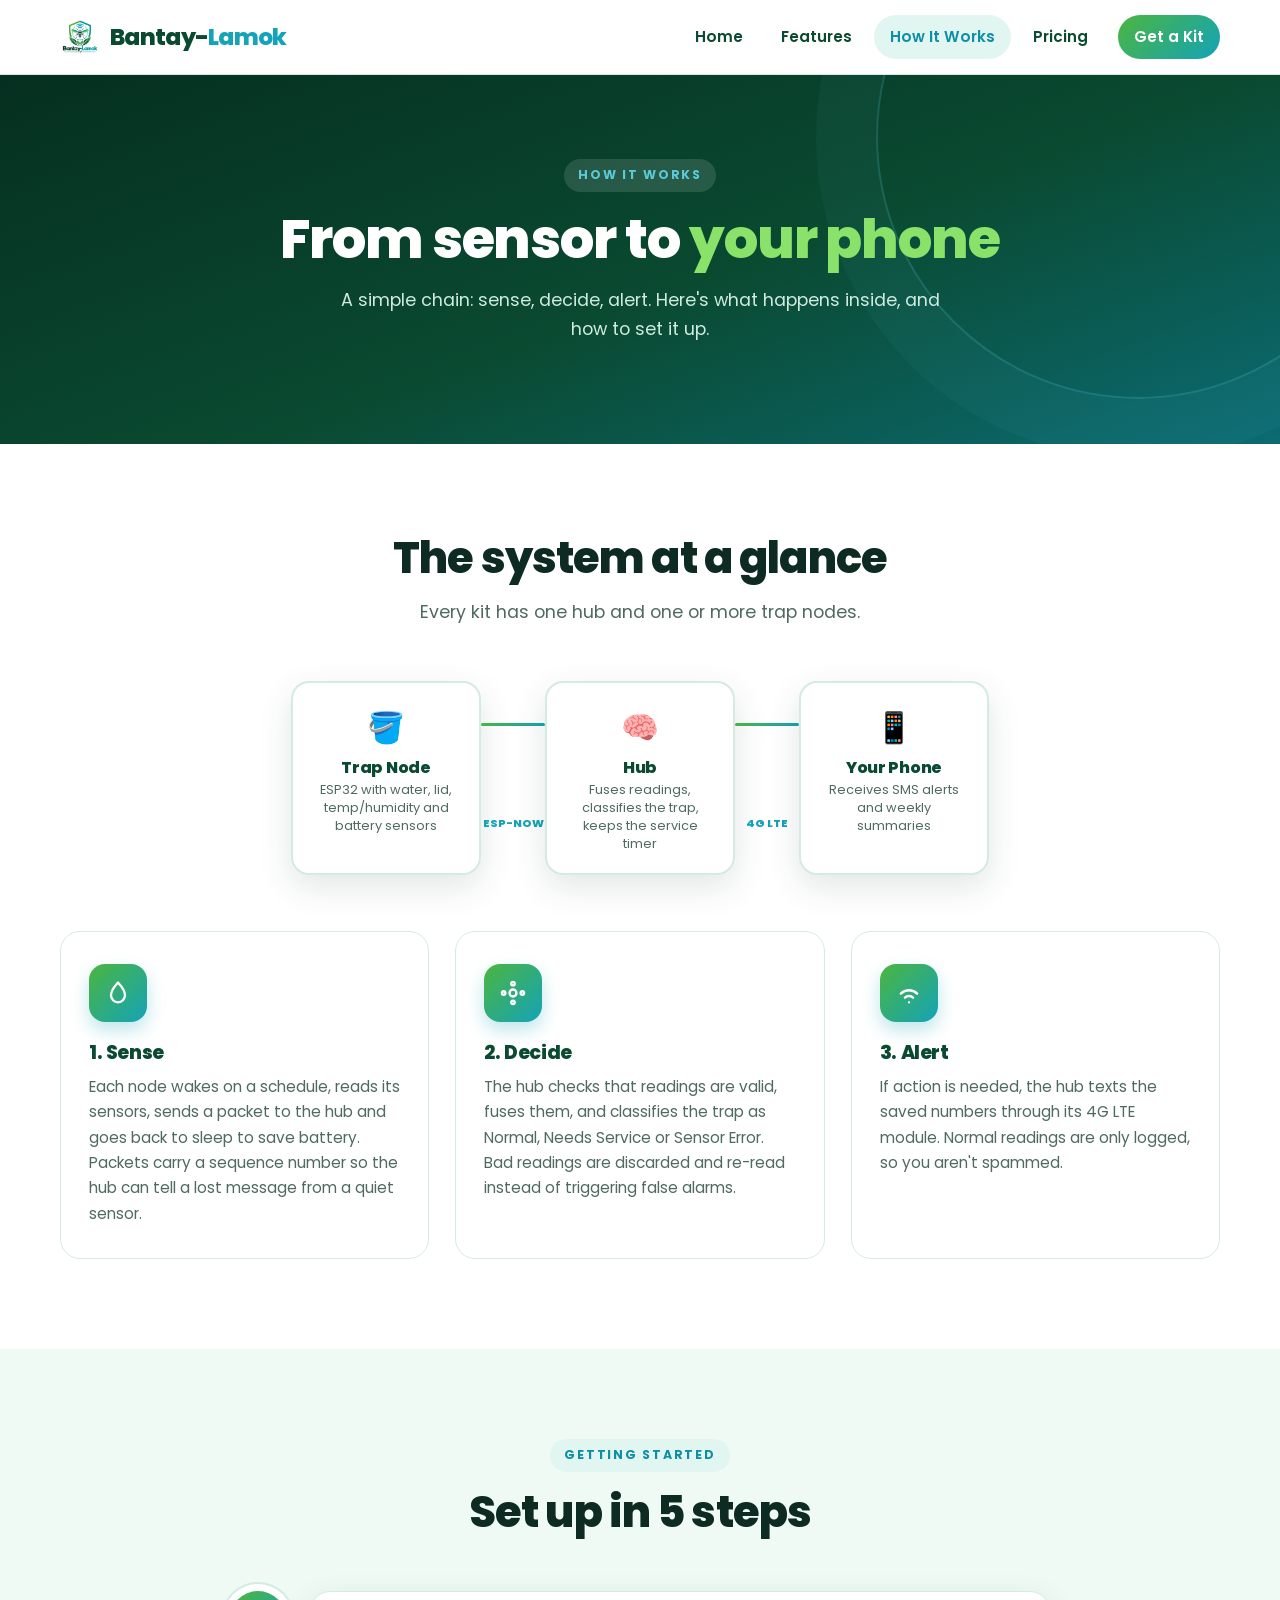
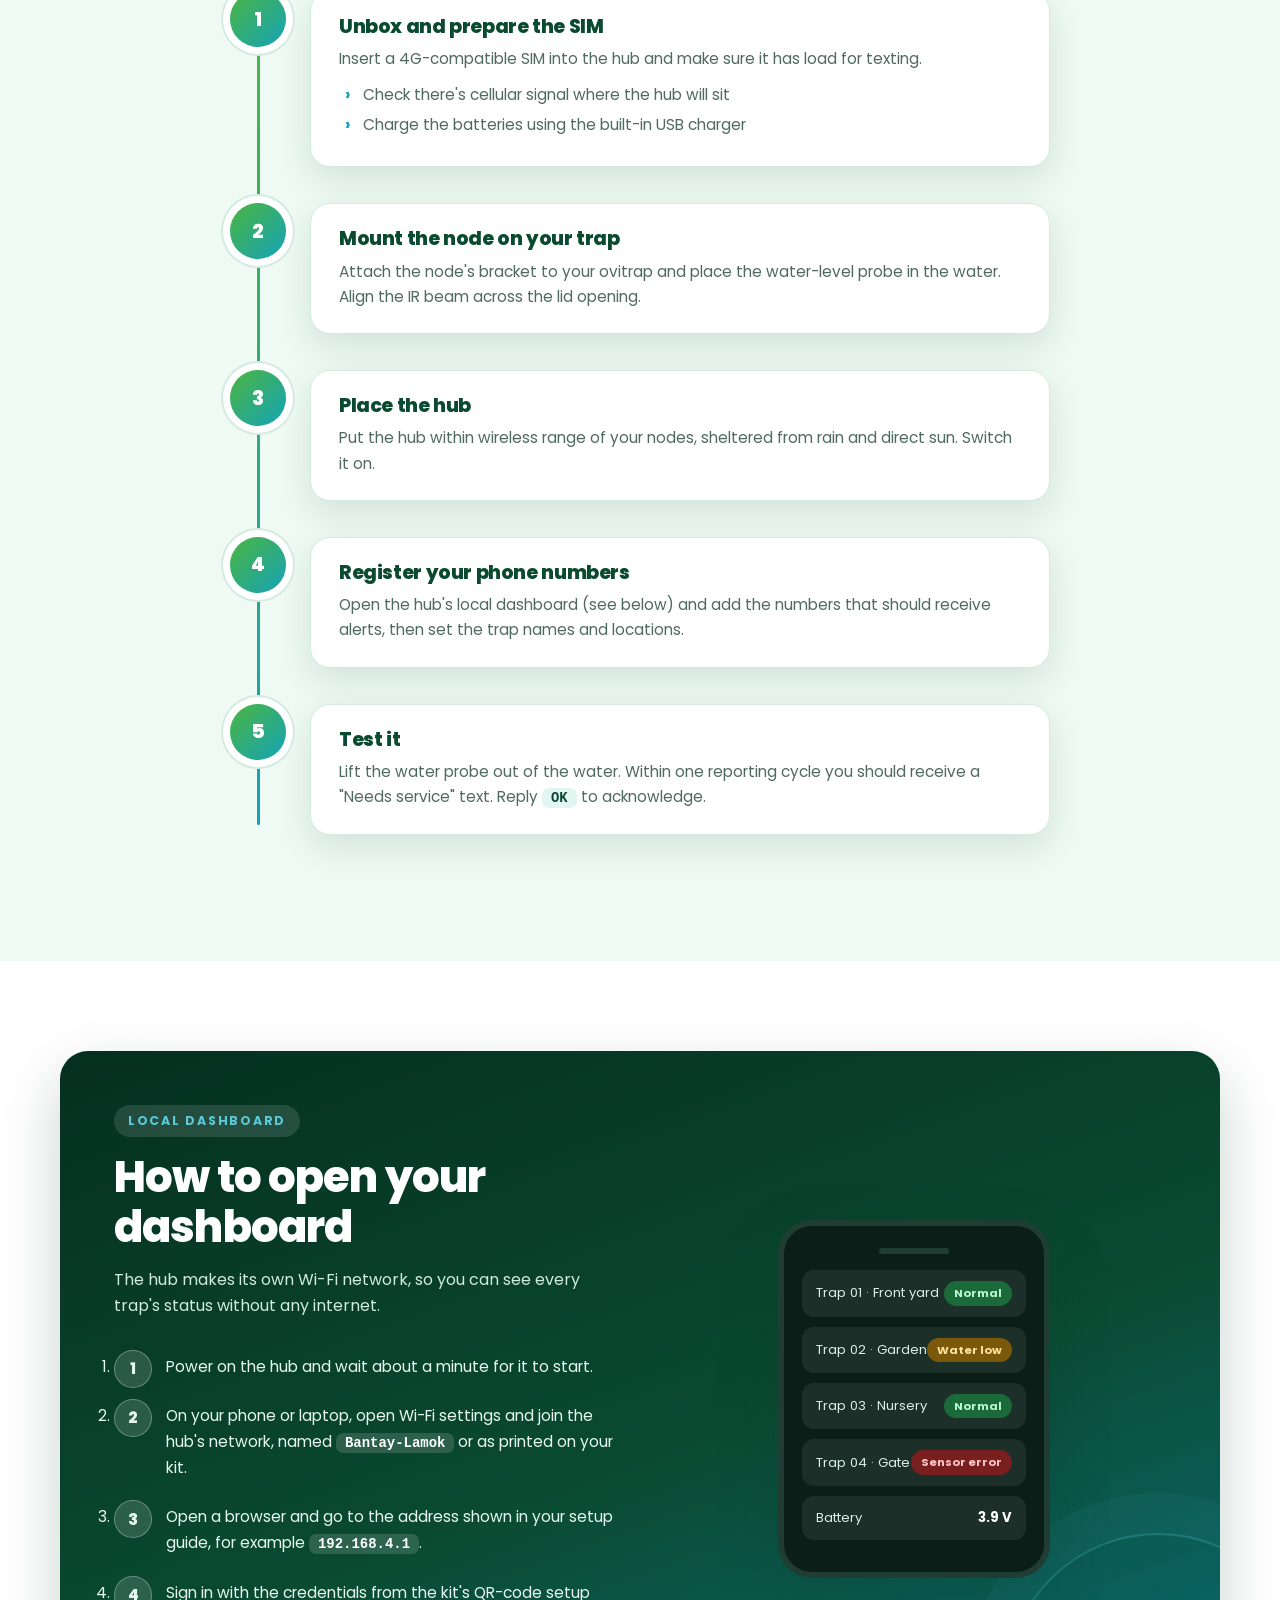
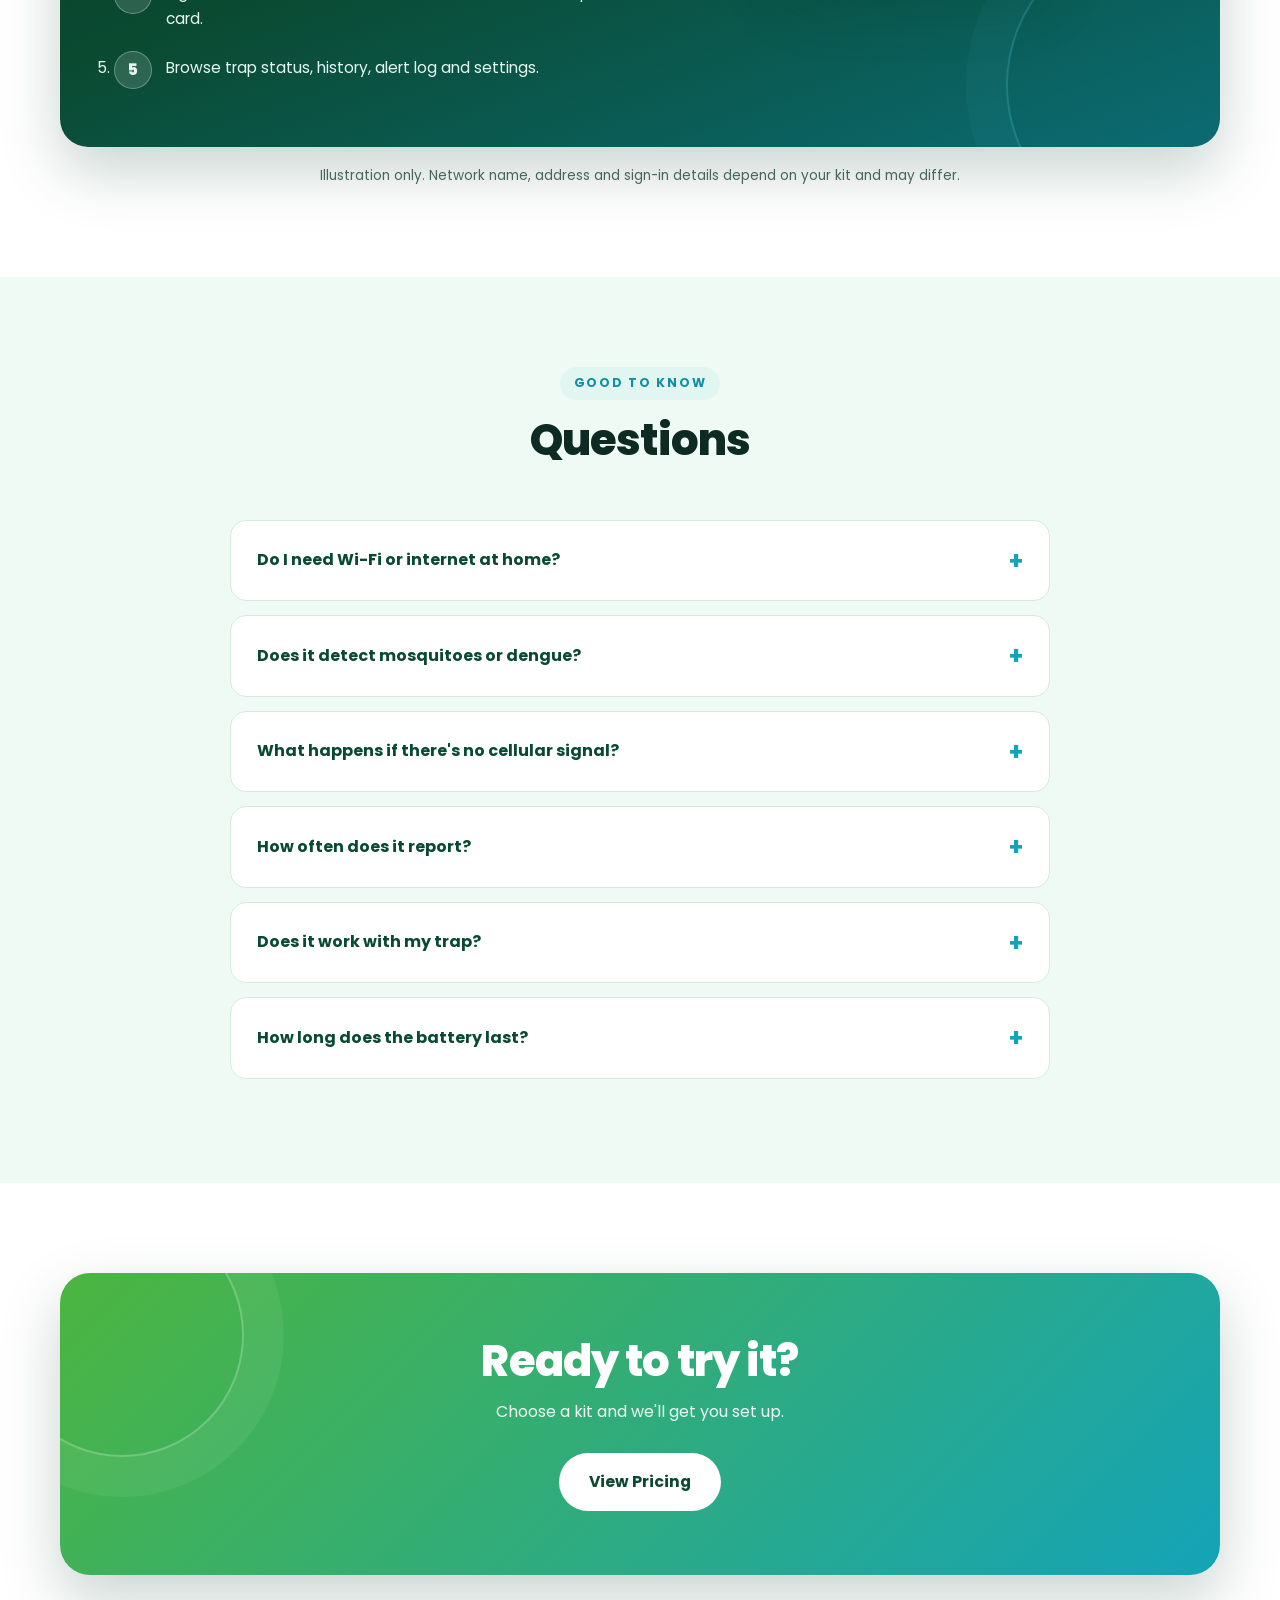
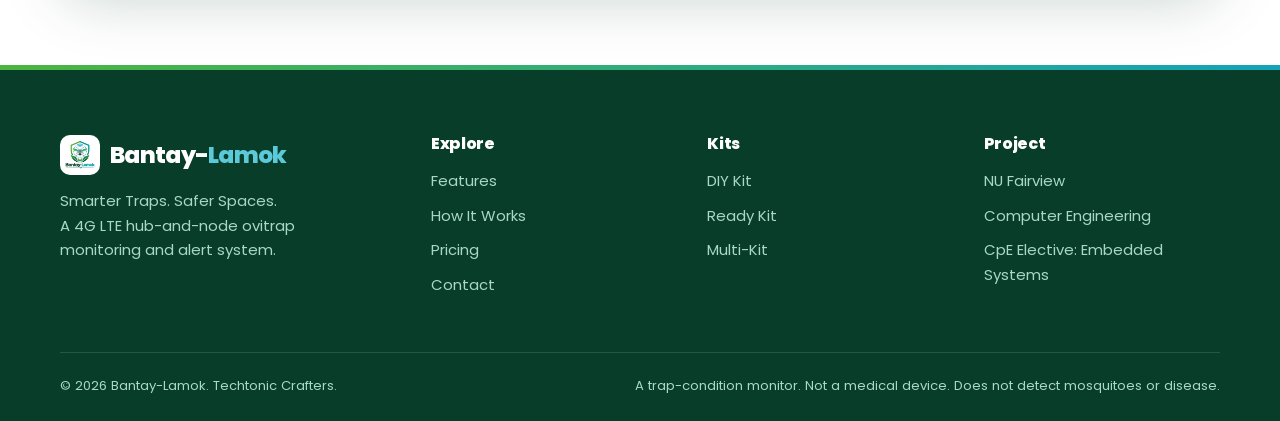
==== how-it-works.html @ 678645da "Add files via upload" ====
<!DOCTYPE html>
<html lang="en">
<head>
<meta charset="UTF-8">
<meta name="viewport" content="width=device-width, initial-scale=1">
<title>How It Works | Bantay-Lamok</title>
<meta name="description" content="How Bantay-Lamok senses, decides and alerts, plus a step-by-step setup and dashboard access guide.">
<link rel="icon" href="logo.png">
<link rel="preconnect" href="https://fonts.googleapis.com">
<link rel="preconnect" href="https://fonts.gstatic.com" crossorigin>
<link href="https://fonts.googleapis.com/css2?family=Poppins:wght@400;500;600;700;800&display=swap" rel="stylesheet">
<link rel="stylesheet" href="styles.css?v=2">
</head>
<body>

<header class="nav">
  <div class="container nav-inner">
    <a href="index.html" class="brand"><img src="logo.png" alt="" width="40" height="40" style="width:40px;height:40px;object-fit:contain"><span>Bantay-<b>Lamok</b></span></a>
    <button class="burger" aria-label="Menu"><span></span><span></span><span></span></button>
    <nav class="nav-links">
      <a href="index.html">Home</a>
      <a href="features.html">Features</a>
      <a href="how-it-works.html" class="active">How It Works</a>
      <a href="pricing.html">Pricing</a>
      <a href="contact.html" class="nav-cta">Get a Kit</a>
    </nav>
  </div>
</header>

<section class="page-hero">
  <div class="container">
    <span class="eyebrow">How It Works</span>
    <h1>From sensor to <span style="color:#8be26a">your phone</span></h1>
    <p>A simple chain: sense, decide, alert. Here's what happens inside, and how to set it up.</p>
  </div>
</section>

<section>
  <div class="container">
    <div class="section-head center reveal">
      <h2>The system at a glance</h2>
      <p class="lead">Every kit has one hub and one or more trap nodes.</p>
    </div>
    <div class="flow reveal">
      <div class="flow-node"><div class="emoji">🪣</div><h4>Trap Node</h4><small>ESP32 with water, lid, temp/humidity and battery sensors</small></div>
      <div class="flow-arrow">ESP-NOW</div>
      <div class="flow-node"><div class="emoji">🧠</div><h4>Hub</h4><small>Fuses readings, classifies the trap, keeps the service timer</small></div>
      <div class="flow-arrow">4G LTE</div>
      <div class="flow-node"><div class="emoji">📱</div><h4>Your Phone</h4><small>Receives SMS alerts and weekly summaries</small></div>
    </div>
    <div class="grid g3" style="margin-top:56px">
      <div class="card reveal"><div class="icon"><svg viewBox="0 0 24 24"><path d="M12 3s6 6.5 6 11a6 6 0 0 1-12 0c0-4.5 6-11 6-11z"/></svg></div><h3>1. Sense</h3><p>Each node wakes on a schedule, reads its sensors, sends a packet to the hub and goes back to sleep to save battery. Packets carry a sequence number so the hub can tell a lost message from a quiet sensor.</p></div>
      <div class="card reveal"><div class="icon"><svg viewBox="0 0 24 24"><circle cx="12" cy="12" r="3"/><circle cx="4" cy="12" r="1.5"/><circle cx="20" cy="12" r="1.5"/><circle cx="12" cy="4" r="1.5"/><circle cx="12" cy="20" r="1.5"/></svg></div><h3>2. Decide</h3><p>The hub checks that readings are valid, fuses them, and classifies the trap as Normal, Needs Service or Sensor Error. Bad readings are discarded and re-read instead of triggering false alarms.</p></div>
      <div class="card reveal"><div class="icon"><svg viewBox="0 0 24 24"><path d="M5 12.5a10 10 0 0 1 14 0M8.5 16a5 5 0 0 1 7 0M12 20h.01"/></svg></div><h3>3. Alert</h3><p>If action is needed, the hub texts the saved numbers through its 4G LTE module. Normal readings are only logged, so you aren't spammed.</p></div>
    </div>
  </div>
</section>

<section class="bg-mint">
  <div class="container">
    <div class="section-head center reveal">
      <span class="eyebrow">Getting Started</span>
      <h2>Set up in 5 steps</h2>
    </div>
    <div class="timeline">
      <div class="t-item reveal"><div class="t-num">1</div><div class="t-body"><h3>Unbox and prepare the SIM</h3><p>Insert a 4G-compatible SIM into the hub and make sure it has load for texting.</p><ul><li>Check there's cellular signal where the hub will sit</li><li>Charge the batteries using the built-in USB charger</li></ul></div></div>
      <div class="t-item reveal"><div class="t-num">2</div><div class="t-body"><h3>Mount the node on your trap</h3><p>Attach the node's bracket to your ovitrap and place the water-level probe in the water. Align the IR beam across the lid opening.</p></div></div>
      <div class="t-item reveal"><div class="t-num">3</div><div class="t-body"><h3>Place the hub</h3><p>Put the hub within wireless range of your nodes, sheltered from rain and direct sun. Switch it on.</p></div></div>
      <div class="t-item reveal"><div class="t-num">4</div><div class="t-body"><h3>Register your phone numbers</h3><p>Open the hub's local dashboard (see below) and add the numbers that should receive alerts, then set the trap names and locations.</p></div></div>
      <div class="t-item reveal"><div class="t-num">5</div><div class="t-body"><h3>Test it</h3><p>Lift the water probe out of the water. Within one reporting cycle you should receive a "Needs service" text. Reply <code>OK</code> to acknowledge.</p></div></div>
    </div>
  </div>
</section>

<section>
  <div class="container">
    <div class="access reveal">
      <div style="position:relative;z-index:2">
        <span class="eyebrow" style="background:rgba(255,255,255,.12);color:#5cc9d9">Local Dashboard</span>
        <h2>How to open your dashboard</h2>
        <p>The hub makes its own Wi-Fi network, so you can see every trap's status without any internet.</p>
        <ol>
          <li>Power on the hub and wait about a minute for it to start.</li>
          <li>On your phone or laptop, open Wi-Fi settings and join the hub's network, named <code>Bantay-Lamok</code> or as printed on your kit.</li>
          <li>Open a browser and go to the address shown in your setup guide, for example <code>192.168.4.1</code>.</li>
          <li>Sign in with the credentials from the kit's QR-code setup card.</li>
          <li>Browse trap status, history, alert log and settings.</li>
        </ol>
      </div>
      <div class="phone">
        <div class="bar"></div>
        <div class="row"><span>Trap 01 · Front yard</span><span class="pill ok">Normal</span></div>
        <div class="row"><span>Trap 02 · Garden</span><span class="pill warn">Water low</span></div>
        <div class="row"><span>Trap 03 · Nursery</span><span class="pill ok">Normal</span></div>
        <div class="row"><span>Trap 04 · Gate</span><span class="pill err">Sensor error</span></div>
        <div class="row"><span>Battery</span><strong>3.9 V</strong></div>
      </div>
    </div>
    <p class="center" style="margin-top:18px;font-size:.85rem;color:var(--muted)">Illustration only. Network name, address and sign-in details depend on your kit and may differ.</p>
  </div>
</section>

<section class="bg-mint">
  <div class="container">
    <div class="section-head center reveal">
      <span class="eyebrow">Good to Know</span>
      <h2>Questions</h2>
    </div>
    <div class="faq">
      <details><summary>Do I need Wi-Fi or internet at home?</summary><p>No. Alerts go out by SMS over 4G LTE. The dashboard runs on the hub's own Wi-Fi and doesn't need internet either. You only need a SIM card with load.</p></details>
      <details><summary>Does it detect mosquitoes or dengue?</summary><p>No. Bantay-Lamok monitors the condition of the trap (water, disturbance, environment and battery) and reminds you when it needs attention. It isn't a medical device and makes no disease claims.</p></details>
      <details><summary>What happens if there's no cellular signal?</summary><p>SMS delivery depends on network coverage at the hub's location. Check signal before installing, and place the hub where reception is good.</p></details>
      <details><summary>How often does it report?</summary><p>Nodes report on a schedule, for example every few minutes in the prototype. The hub texts you only when action is needed, plus a weekly summary.</p></details>
      <details><summary>Does it work with my trap?</summary><p>It's designed for the DOST OL Trap, DIY bucket traps and plant-pot traps. Mounting brackets are provided in the Ready Kit.</p></details>
      <details><summary>How long does the battery last?</summary><p>Battery life is being measured in testing. Nodes use a wake-sense-send-sleep cycle to extend it, and the hub warns you when a node's battery is low.</p></details>
    </div>
  </div>
</section>

<section>
  <div class="container">
    <div class="cta reveal">
      <h2>Ready to try it?</h2>
      <p>Choose a kit and we'll get you set up.</p>
      <a href="pricing.html" class="btn">View Pricing</a>
    </div>
  </div>
</section>

<footer>
  <div class="container">
    <div class="foot-grid">
      <div>
        <a href="index.html" class="brand"><img src="logo.png" alt="" style="width:40px;height:40px;object-fit:contain;background:#fff;border-radius:10px;padding:3px"><span>Bantay-<b>Lamok</b></span></a>
        <p style="font-size:.93rem;max-width:300px">Smarter Traps. Safer Spaces.<br>A 4G LTE hub-and-node ovitrap monitoring and alert system.</p>
      </div>
      <div><h4>Explore</h4><ul><li><a href="features.html">Features</a></li><li><a href="how-it-works.html">How It Works</a></li><li><a href="pricing.html">Pricing</a></li><li><a href="contact.html">Contact</a></li></ul></div>
      <div><h4>Kits</h4><ul><li><a href="pricing.html">DIY Kit</a></li><li><a href="pricing.html">Ready Kit</a></li><li><a href="pricing.html">Multi-Kit</a></li></ul></div>
      <div><h4>Project</h4><ul><li>NU Fairview</li><li>Computer Engineering</li><li>CpE Elective: Embedded Systems</li></ul></div>
    </div>
    <div class="foot-bottom">
      <span>&copy; 2026 Bantay-Lamok. Techtonic Crafters.</span>
      <span>A trap-condition monitor. Not a medical device. Does not detect mosquitoes or disease.</span>
    </div>
  </div>
</footer>
<script src="script.js"></script>
</body>
</html>
---- styles.css ----
/* ===== Bantay-Lamok — Smarter Traps. Safer Spaces. ===== */
:root{
  --green-900:#073d29;
  --green-800:#0a4a31;
  --green-600:#3da53a;
  --green-400:#6cc04a;
  --teal-600:#0e8fa5;
  --teal-500:#14a3b8;
  --teal-300:#5cc9d9;
  --mint:#eefaf3;
  --mint-2:#e2f6f1;
  --ink:#0d2b22;
  --muted:#4f6a60;
  --line:#d5ebe2;
  --white:#fff;
  --grad:linear-gradient(135deg,#4cb53f 0%,#14a3b8 100%);
  --grad-dark:linear-gradient(160deg,#052f20 0%,#0a4a31 55%,#0b6b73 100%);
  --radius:20px;
  --shadow:0 12px 34px rgba(7,61,41,.12);
  --shadow-lg:0 24px 60px rgba(7,61,41,.22);
}
*{box-sizing:border-box;margin:0;padding:0}
html{scroll-behavior:smooth}
body{font-family:'Poppins',system-ui,-apple-system,'Segoe UI',sans-serif;color:var(--ink);background:#fff;line-height:1.65;-webkit-font-smoothing:antialiased}
img,svg{max-width:100%;display:block}
a{color:inherit;text-decoration:none}
ul{list-style:none}
.container{width:min(1160px,92%);margin-inline:auto}
section{padding:90px 0}
h1,h2,h3,h4{line-height:1.15;font-weight:800;letter-spacing:-.02em}
h1{font-size:clamp(2.4rem,5.6vw,4.2rem)}
h2{font-size:clamp(1.8rem,3.6vw,2.7rem)}
h3{font-size:1.2rem}
.grad-text{background:var(--grad);-webkit-background-clip:text;background-clip:text;color:transparent}
.eyebrow{display:inline-block;font-size:.78rem;font-weight:700;letter-spacing:.14em;text-transform:uppercase;color:var(--teal-600);background:var(--mint-2);padding:6px 14px;border-radius:99px;margin-bottom:16px}
.lead{font-size:1.1rem;color:var(--muted);max-width:640px}
.center{text-align:center}
.center .lead{margin-inline:auto}
.section-head{margin-bottom:54px}
.section-head h2{margin-bottom:14px}

/* ===== Buttons ===== */
.btn{display:inline-flex;align-items:center;gap:8px;font:inherit;font-weight:700;font-size:.98rem;padding:14px 28px;border-radius:99px;border:2px solid transparent;cursor:pointer;transition:.25s}
.btn-primary{background:var(--grad);color:#fff;box-shadow:0 10px 24px rgba(20,163,184,.35)}
.btn-primary:hover{transform:translateY(-3px);box-shadow:0 16px 30px rgba(20,163,184,.45)}
.btn-ghost{border-color:rgba(255,255,255,.5);color:#fff}
.btn-ghost:hover{background:#fff;color:var(--green-800)}
.btn-outline{border-color:var(--green-600);color:var(--green-800)}
.btn-outline:hover{background:var(--green-600);color:#fff}
.btn-block{width:100%;justify-content:center}

/* ===== Navbar ===== */
.nav{position:sticky;top:0;z-index:50;background:rgba(255,255,255,.92);backdrop-filter:blur(14px);border-bottom:1px solid var(--line)}
.nav-inner{display:flex;align-items:center;justify-content:space-between;height:74px}
.brand{display:flex;align-items:center;gap:10px;font-weight:800;font-size:1.45rem;letter-spacing:-.03em;color:var(--green-800)}
.brand b{color:var(--teal-500);font-weight:800}
.brand svg{width:34px;height:38px}
.nav-links{display:flex;align-items:center;gap:6px}
.nav-links a{font-weight:600;font-size:.95rem;padding:9px 16px;border-radius:99px;color:var(--green-800);transition:.2s}
.nav-links a:hover{background:var(--mint-2)}
.nav-links a.active{background:var(--mint-2);color:var(--teal-600)}
.nav-links a.nav-cta{background:var(--grad);color:#fff;margin-left:8px}
.nav-links a.nav-cta:hover{filter:brightness(1.07)}
.burger{display:none;background:none;border:0;cursor:pointer;width:42px;height:42px}
.burger span{display:block;height:3px;width:24px;background:var(--green-800);margin:5px auto;border-radius:3px;transition:.25s}

/* ===== Hero ===== */
.hero{background:var(--grad-dark);color:#fff;position:relative;overflow:hidden;padding:100px 0 120px}
.hero::before,.hero::after{content:"";position:absolute;border-radius:50%;border:2px solid rgba(92,201,217,.22)}
.hero::before{width:640px;height:640px;right:-160px;top:-120px;box-shadow:0 0 0 70px rgba(92,201,217,.05),0 0 0 140px rgba(92,201,217,.04)}
.hero::after{width:300px;height:300px;left:-90px;bottom:-110px;border-color:rgba(108,192,74,.3)}
.hero-grid{display:grid;grid-template-columns:1.15fr .85fr;gap:50px;align-items:center;position:relative;z-index:2}
.hero .eyebrow{background:rgba(255,255,255,.12);color:var(--teal-300)}
.hero h1{margin-bottom:20px}
.hero p{font-size:1.15rem;color:#cfeadf;max-width:540px;margin-bottom:34px}
.hero-actions{display:flex;flex-wrap:wrap;gap:14px}
.hero-badges{display:flex;flex-wrap:wrap;gap:10px 22px;margin-top:38px;font-size:.88rem;color:#a9d8c6}
.hero-badges span::before{content:"✓";color:var(--green-400);font-weight:800;margin-right:7px}
.hero-visual{position:relative;display:grid;place-items:center}
.logo-card{background:#fff;border-radius:34px;padding:26px;box-shadow:var(--shadow-lg);width:min(380px,100%);aspect-ratio:1;display:grid;place-items:center;animation:float 6s ease-in-out infinite}
.logo-card img{width:100%;height:100%;object-fit:contain}
.logo-fallback{display:none;text-align:center}
.logo-fallback svg{width:120px;margin:0 auto 12px}
.logo-fallback strong{font-size:2rem;color:var(--green-800)}
.logo-fallback strong b{color:var(--teal-500)}
.pulse{position:absolute;inset:auto;width:100%;max-width:440px;aspect-ratio:1;border-radius:50%;border:2px solid var(--teal-300);opacity:0;animation:ping 3.6s infinite}
.pulse:nth-child(2){animation-delay:1.2s}
.pulse:nth-child(3){animation-delay:2.4s}
@keyframes ping{0%{transform:scale(.7);opacity:.7}100%{transform:scale(1.25);opacity:0}}
@keyframes float{50%{transform:translateY(-14px)}}
.wave{position:absolute;bottom:-1px;left:0;width:100%;height:70px;z-index:3}

/* ===== Page header (inner pages) ===== */
.page-hero{background:var(--grad-dark);color:#fff;padding:84px 0 100px;position:relative;overflow:hidden;text-align:center}
.page-hero::before{content:"";position:absolute;width:520px;height:520px;border-radius:50%;border:2px solid rgba(92,201,217,.22);right:-120px;top:-200px;box-shadow:0 0 0 60px rgba(92,201,217,.05)}
.page-hero .eyebrow{background:rgba(255,255,255,.12);color:var(--teal-300)}
.page-hero h1{font-size:clamp(2.2rem,4.6vw,3.4rem);margin-bottom:16px;position:relative}
.page-hero p{color:#cfeadf;max-width:620px;margin-inline:auto;font-size:1.1rem;position:relative}

/* ===== Stats strip ===== */
.strip{margin-top:-44px;position:relative;z-index:5;padding:0}
.strip-grid{background:#fff;border-radius:var(--radius);box-shadow:var(--shadow-lg);display:grid;grid-template-columns:repeat(4,1fr);padding:30px 14px}
.stat{text-align:center;padding:6px 14px;border-right:1px solid var(--line)}
.stat:last-child{border:0}
.stat strong{display:block;font-size:2rem;font-weight:800;background:var(--grad);-webkit-background-clip:text;background-clip:text;color:transparent}
.stat span{font-size:.88rem;color:var(--muted)}

/* ===== Cards / grids ===== */
.grid{display:grid;gap:26px}
.g3{grid-template-columns:repeat(3,1fr)}
.g2{grid-template-columns:repeat(2,1fr)}
.g4{grid-template-columns:repeat(4,1fr)}
.card{background:#fff;border:1px solid var(--line);border-radius:var(--radius);padding:32px 28px;transition:.3s;position:relative}
.card:hover{transform:translateY(-8px);box-shadow:var(--shadow);border-color:transparent}
.icon{width:58px;height:58px;border-radius:16px;background:var(--grad);display:grid;place-items:center;margin-bottom:20px;box-shadow:0 8px 18px rgba(20,163,184,.28)}
.icon svg{width:28px;height:28px;stroke:#fff;fill:none;stroke-width:2;stroke-linecap:round;stroke-linejoin:round}
.card h3{margin-bottom:10px;color:var(--green-800)}
.card p{color:var(--muted);font-size:.96rem}
.bg-mint{background:var(--mint)}

/* ===== Steps ===== */
.steps{counter-reset:s;display:grid;grid-template-columns:repeat(3,1fr);gap:26px}
.step{background:#fff;border-radius:var(--radius);padding:34px 28px;box-shadow:var(--shadow);position:relative;overflow:hidden}
.step::before{counter-increment:s;content:"0" counter(s);position:absolute;top:-6px;right:14px;font-size:5.2rem;font-weight:800;color:var(--mint-2);line-height:1}
.step h3{color:var(--green-800);margin-bottom:10px;position:relative}
.step p{color:var(--muted);font-size:.96rem;position:relative}

/* ===== Flow diagram ===== */
.flow{display:flex;align-items:stretch;justify-content:center;gap:0;flex-wrap:wrap}
.flow-node{background:#fff;border:2px solid var(--line);border-radius:18px;padding:20px 18px;text-align:center;width:190px;box-shadow:var(--shadow)}
.flow-node .emoji{font-size:1.9rem}
.flow-node h4{font-size:1rem;margin:6px 0 4px;color:var(--green-800)}
.flow-node small{color:var(--muted);font-size:.8rem;display:block;line-height:1.4}
.flow-arrow{display:grid;place-items:center;width:64px;color:var(--teal-500);font-weight:800;font-size:.7rem;text-align:center}
.flow-arrow::before{content:"";display:block;width:100%;height:3px;background:var(--grad);border-radius:3px;margin-bottom:4px}

/* ===== Timeline (how to use) ===== */
.timeline{max-width:820px;margin:0 auto;position:relative}
.timeline::before{content:"";position:absolute;left:27px;top:10px;bottom:10px;width:3px;background:var(--grad);border-radius:3px}
.t-item{display:grid;grid-template-columns:56px 1fr;gap:24px;margin-bottom:36px;position:relative}
.t-num{width:56px;height:56px;border-radius:50%;background:var(--grad);color:#fff;font-weight:800;font-size:1.25rem;display:grid;place-items:center;box-shadow:0 0 0 7px #fff,0 0 0 9px var(--line);z-index:2}
.t-body{background:#fff;border:1px solid var(--line);border-radius:var(--radius);padding:24px 28px;box-shadow:var(--shadow)}
.t-body h3{color:var(--green-800);margin-bottom:8px}
.t-body p,.t-body li{color:var(--muted);font-size:.96rem}
.t-body ul{margin-top:10px;padding-left:2px}
.t-body li{padding-left:22px;position:relative;margin-bottom:5px}
.t-body li::before{content:"›";position:absolute;left:4px;color:var(--teal-500);font-weight:800}
code,.kbd{font-family:ui-monospace,Consolas,monospace;background:var(--mint-2);color:var(--green-800);padding:2px 9px;border-radius:7px;font-size:.9em;font-weight:600}

/* ===== Dashboard access panel ===== */
.access{background:var(--grad-dark);color:#fff;border-radius:28px;padding:54px;display:grid;grid-template-columns:1fr 1fr;gap:44px;align-items:center;box-shadow:var(--shadow-lg);position:relative;overflow:hidden}
.access::after{content:"";position:absolute;right:-90px;bottom:-90px;width:300px;height:300px;border-radius:50%;border:2px solid rgba(92,201,217,.25);box-shadow:0 0 0 40px rgba(92,201,217,.05)}
.access h2{margin-bottom:14px}
.access p{color:#cfeadf}
.access ol{counter-reset:a;margin-top:22px}
.access li{counter-increment:a;position:relative;padding:12px 0 12px 52px;color:#e6f6ef;font-size:.97rem}
.access li::before{content:counter(a);position:absolute;left:0;top:8px;width:36px;height:36px;border-radius:50%;background:rgba(255,255,255,.14);border:1px solid rgba(255,255,255,.3);display:grid;place-items:center;font-weight:800}
.access code{background:rgba(255,255,255,.14);color:#fff}
.phone{background:#0b1f18;border:6px solid #1f3d33;border-radius:34px;padding:22px 18px;max-width:300px;margin-inline:auto;position:relative;z-index:2;box-shadow:var(--shadow-lg)}
.phone .bar{height:6px;width:70px;background:#1f3d33;border-radius:9px;margin:0 auto 16px}
.phone .row{background:rgba(255,255,255,.07);border-radius:12px;padding:11px 14px;margin-bottom:10px;display:flex;justify-content:space-between;align-items:center;font-size:.82rem;color:#d8efe5}
.phone .row strong{color:#fff}
.pill{font-size:.7rem;font-weight:700;padding:3px 10px;border-radius:99px}
.pill.ok{background:#1b6b3a;color:#b9f7cf}
.pill.warn{background:#7a5a0a;color:#ffe29a}
.pill.err{background:#7a1f1f;color:#ffc4c4}

/* ===== Status chips ===== */
.status-card{display:flex;gap:16px;align-items:flex-start;background:#fff;border:1px solid var(--line);border-radius:var(--radius);padding:24px}
.dot{width:16px;height:16px;border-radius:50%;margin-top:7px;flex:none}
.dot.g{background:var(--green-600);box-shadow:0 0 0 6px rgba(61,165,58,.18)}
.dot.y{background:#f0b429;box-shadow:0 0 0 6px rgba(240,180,41,.2)}
.dot.r{background:#e5484d;box-shadow:0 0 0 6px rgba(229,72,77,.18)}
.status-card h4{margin-bottom:4px;color:var(--green-800)}
.status-card p{color:var(--muted);font-size:.93rem}

/* ===== SMS bubble ===== */
.sms{background:#fff;border-radius:22px;box-shadow:var(--shadow-lg);padding:22px;max-width:380px;border:1px solid var(--line)}
.sms .from{font-size:.78rem;color:var(--muted);margin-bottom:10px;font-weight:600}
.bubble{background:var(--mint-2);border-radius:18px 18px 18px 4px;padding:14px 16px;font-size:.9rem;color:var(--ink);margin-bottom:10px;line-height:1.5}
.bubble.me{background:var(--grad);color:#fff;border-radius:18px 18px 4px 18px;margin-left:50px;text-align:right}
.split{display:grid;grid-template-columns:1fr 1fr;gap:56px;align-items:center}

/* ===== Notice ===== */
.notice{background:#fff8e6;border:1px solid #f4dc9a;border-left:6px solid #f0b429;border-radius:14px;padding:20px 24px;color:#6b520c;font-size:.94rem}
.notice strong{color:#4d3a05}
.notice.teal{background:var(--mint-2);border-color:#bfe6e0;border-left-color:var(--teal-500);color:var(--green-800)}

/* ===== Pricing ===== */
.price-grid{display:grid;grid-template-columns:repeat(3,1fr);gap:28px;align-items:stretch}
.price-card{background:#fff;border:2px solid var(--line);border-radius:26px;padding:38px 32px;display:flex;flex-direction:column;position:relative;transition:.3s}
.price-card:hover{transform:translateY(-8px);box-shadow:var(--shadow)}
.price-card.featured{border-color:transparent;background:linear-gradient(#fff,#fff) padding-box,var(--grad) border-box;border:3px solid transparent;box-shadow:var(--shadow-lg);transform:scale(1.03)}
.price-card.featured:hover{transform:scale(1.03) translateY(-8px)}
.ribbon{position:absolute;top:-15px;left:50%;transform:translateX(-50%);background:var(--grad);color:#fff;font-size:.74rem;font-weight:800;letter-spacing:.1em;text-transform:uppercase;padding:7px 18px;border-radius:99px;white-space:nowrap}
.price-card h3{font-size:1.4rem;color:var(--green-800)}
.tag{color:var(--muted);font-size:.93rem;margin:6px 0 20px;min-height:48px}
.price{font-size:2.9rem;font-weight:800;color:var(--green-900);letter-spacing:-.04em;line-height:1}
.price small{font-size:.9rem;font-weight:600;color:var(--muted);letter-spacing:0}
.price-note{font-size:.82rem;color:var(--muted);margin:8px 0 24px}
.price-card ul{margin-bottom:30px;flex:1}
.price-card li{padding:8px 0 8px 30px;position:relative;font-size:.94rem;border-bottom:1px dashed var(--line)}
.price-card li:last-child{border:0}
.price-card li::before{content:"✓";position:absolute;left:0;top:8px;width:20px;height:20px;border-radius:50%;background:var(--mint-2);color:var(--green-600);font-size:.72rem;font-weight:800;display:grid;place-items:center}
table{width:100%;border-collapse:collapse;background:#fff;border-radius:var(--radius);overflow:hidden;box-shadow:var(--shadow)}
th,td{padding:16px 20px;text-align:left;font-size:.94rem;border-bottom:1px solid var(--line)}
th{background:var(--green-800);color:#fff;font-weight:700}
td:not(:first-child),th:not(:first-child){text-align:center}
tr:last-child td{border:0}
tr:nth-child(even) td{background:var(--mint)}
.yes{color:var(--green-600);font-weight:800}
.no{color:#b6c5be}
.table-wrap{overflow-x:auto;border-radius:var(--radius)}

/* ===== FAQ ===== */
.faq{max-width:820px;margin:0 auto}
details{background:#fff;border:1px solid var(--line);border-radius:16px;margin-bottom:14px;overflow:hidden;transition:.25s}
details[open]{box-shadow:var(--shadow);border-color:var(--teal-300)}
summary{cursor:pointer;padding:20px 26px;font-weight:700;color:var(--green-800);list-style:none;display:flex;justify-content:space-between;align-items:center;gap:14px}
summary::-webkit-details-marker{display:none}
summary::after{content:"+";font-size:1.5rem;color:var(--teal-500);transition:.25s;flex:none}
details[open] summary::after{transform:rotate(45deg)}
details p{padding:0 26px 22px;color:var(--muted);font-size:.96rem}

/* ===== Audience chips ===== */
.chips{display:flex;flex-wrap:wrap;gap:12px;justify-content:center}
.chip{background:#fff;border:1px solid var(--line);padding:12px 22px;border-radius:99px;font-weight:600;color:var(--green-800);box-shadow:0 4px 12px rgba(7,61,41,.06);transition:.2s}
.chip:hover{background:var(--grad);color:#fff;border-color:transparent;transform:translateY(-3px)}

/* ===== CTA band ===== */
.cta{background:var(--grad);color:#fff;border-radius:30px;padding:64px 40px;text-align:center;position:relative;overflow:hidden;box-shadow:var(--shadow-lg)}
.cta::before{content:"";position:absolute;left:-60px;top:-60px;width:240px;height:240px;border-radius:50%;border:2px solid rgba(255,255,255,.25);box-shadow:0 0 0 40px rgba(255,255,255,.06)}
.cta h2{margin-bottom:12px;position:relative}
.cta p{max-width:560px;margin:0 auto 28px;color:#effcf6;position:relative}
.cta .btn{background:#fff;color:var(--green-800);position:relative}
.cta .btn:hover{transform:translateY(-3px);box-shadow:0 14px 28px rgba(0,0,0,.2)}

/* ===== Contact ===== */
.contact-grid{display:grid;grid-template-columns:.8fr 1.2fr;gap:40px}
.contact-info .item{display:flex;gap:16px;margin-bottom:26px}
.contact-info .icon{margin:0;flex:none}
.contact-info h4{color:var(--green-800);margin-bottom:2px}
.contact-info p{color:var(--muted);font-size:.95rem}
form{background:#fff;border:1px solid var(--line);border-radius:var(--radius);padding:38px;box-shadow:var(--shadow)}
.field{margin-bottom:20px}
label{display:block;font-weight:600;font-size:.88rem;margin-bottom:7px;color:var(--green-800)}
input,select,textarea{width:100%;font:inherit;padding:14px 16px;border:2px solid var(--line);border-radius:12px;background:var(--mint);color:var(--ink);transition:.2s}
input:focus,select:focus,textarea:focus{outline:0;border-color:var(--teal-500);background:#fff;box-shadow:0 0 0 4px rgba(20,163,184,.15)}
textarea{min-height:130px;resize:vertical}
.two{display:grid;grid-template-columns:1fr 1fr;gap:18px}

/* ===== Footer ===== */
footer{background:var(--green-900);color:#a9d8c6;padding:70px 0 26px;position:relative}
footer::before{content:"";position:absolute;top:0;left:0;right:0;height:5px;background:var(--grad)}
.foot-grid{display:grid;grid-template-columns:1.4fr 1fr 1fr 1fr;gap:40px;margin-bottom:44px}
footer .brand{color:#fff;margin-bottom:14px}
footer .brand b{color:var(--teal-300)}
footer h4{color:#fff;font-size:1rem;margin-bottom:16px}
footer li{margin-bottom:10px;font-size:.93rem}
footer a:hover{color:#fff}
.foot-bottom{border-top:1px solid rgba(255,255,255,.12);padding-top:22px;font-size:.82rem;display:flex;justify-content:space-between;flex-wrap:wrap;gap:10px}

/* ===== Reveal on scroll ===== */
.reveal{opacity:0;transform:translateY(26px);transition:.7s ease}
.reveal.in{opacity:1;transform:none}

/* ===== Responsive ===== */
@media(max-width:980px){
  .hero-grid,.split,.access,.contact-grid{grid-template-columns:1fr}
  .hero-visual{order:-1}
  .logo-card{width:260px}
  .g3,.steps,.price-grid{grid-template-columns:1fr}
  .g4{grid-template-columns:repeat(2,1fr)}
  .price-card.featured{transform:none}
  .price-card.featured:hover{transform:translateY(-8px)}
  .strip-grid{grid-template-columns:repeat(2,1fr);gap:18px 0}
  .stat:nth-child(2){border:0}
  .foot-grid{grid-template-columns:1fr 1fr}
  .access{padding:36px 26px}
  .flow-arrow{width:100%;height:40px}
  .flow-arrow::before{width:3px;height:100%;margin:0}
  .flow{flex-direction:column;align-items:center}
}
@media(max-width:820px){
  .burger{display:block}
  .nav-links{position:absolute;top:74px;left:0;right:0;background:#fff;flex-direction:column;align-items:stretch;padding:14px 4%;border-bottom:1px solid var(--line);display:none;box-shadow:var(--shadow)}
  .nav-links.open{display:flex}
  .nav-links a{padding:14px 18px}
  .nav-links a.nav-cta{margin:8px 0 0;text-align:center}
}
@media(max-width:600px){
  section{padding:64px 0}
  .g2,.g4,.two,.foot-grid{grid-template-columns:1fr}
  .t-item{grid-template-columns:44px 1fr;gap:14px}
  .t-num{width:44px;height:44px;font-size:1rem}
  .timeline::before{left:21px}
  .t-body{padding:20px}
  form{padding:26px 20px}
}
@media(prefers-reduced-motion:reduce){*{animation:none!important;transition:none!important}.reveal{opacity:1;transform:none}}

/* ===== HERO REDESIGN: abstract animated background + network visual ===== */
.hero{background:
  radial-gradient(900px 520px at 85% 15%,rgba(20,163,184,.38),transparent 60%),
  radial-gradient(700px 520px at 5% 100%,rgba(61,165,58,.30),transparent 60%),
  linear-gradient(160deg,#041f15 0%,#07402c 50%,#0a5560 100%)}
.hero::before,.hero::after{display:none}
.hero-bg{position:absolute;inset:0;z-index:1;overflow:hidden;pointer-events:none}
.hero-bg .hex{position:absolute;inset:0;-webkit-mask-image:radial-gradient(ellipse 75% 85% at 72% 40%,#000 0%,transparent 75%);mask-image:radial-gradient(ellipse 75% 85% at 72% 40%,#000 0%,transparent 75%)}
.orb{position:absolute;border-radius:50%;filter:blur(70px);opacity:.55}
.o1{width:420px;height:420px;background:#14a3b8;right:-60px;top:-80px;animation:drift 16s ease-in-out infinite}
.o2{width:340px;height:340px;background:#3da53a;left:-90px;bottom:-60px;animation:drift 20s ease-in-out -6s infinite reverse}
.o3{width:220px;height:220px;background:#5cc9d9;left:42%;top:30%;opacity:.22;animation:drift 18s ease-in-out -3s infinite}
@keyframes drift{50%{transform:translate(40px,-30px) scale(1.12)}}
.contours{position:absolute;inset:0;width:100%;height:100%;animation:sway 14s ease-in-out infinite}
@keyframes sway{50%{transform:translateX(-28px)}}
.leaf{position:absolute;width:260px;bottom:-10px;transform-origin:bottom;animation:leafsway 9s ease-in-out infinite}
.leaf-a{left:-20px}
.leaf-b{left:150px;width:170px;opacity:.7;animation-delay:-3s}
@keyframes leafsway{50%{transform:rotate(3deg) translateY(-6px)}}
.bubbles i{position:absolute;bottom:-30px;left:var(--l);width:var(--s);height:var(--s);border-radius:50%;border:1.5px solid rgba(92,201,217,.5);background:radial-gradient(circle at 30% 30%,rgba(255,255,255,.35),transparent 62%);opacity:0;animation:rise var(--d) linear var(--dl) infinite}
@keyframes rise{0%{transform:translate(0,0);opacity:0}10%{opacity:.9}100%{transform:translate(24px,-780px);opacity:0}}

/* Right-hand network visual */
.orbit{position:relative;width:min(500px,100%);aspect-ratio:1;display:grid;place-items:center}
.orbit .net{position:absolute;inset:0;width:100%;height:100%;overflow:visible}
.sweep{position:absolute;inset:4%;border-radius:50%;background:conic-gradient(from 0deg,rgba(92,201,217,0) 0deg,rgba(92,201,217,0) 290deg,rgba(92,201,217,.38) 360deg);-webkit-mask-image:radial-gradient(circle,transparent 24%,#000 25%);mask-image:radial-gradient(circle,transparent 24%,#000 25%);animation:spin 6s linear infinite}
@keyframes spin{to{transform:rotate(360deg)}}
.ring{transform-origin:250px 250px}
.r-slow{animation:spin 80s linear infinite}
.r-rev{animation:spin 60s linear infinite reverse}
.link{stroke-dasharray:6 8;animation:flow 1.4s linear infinite}
@keyframes flow{to{stroke-dashoffset:-28}}
.pkt{filter:drop-shadow(0 0 6px #5cc9d9)}
.halo{fill:none;stroke:#5cc9d9;stroke-width:2;transform-box:fill-box;transform-origin:center;animation:halo 3s ease-out infinite}
@keyframes halo{0%{transform:scale(1);opacity:.8}100%{transform:scale(2.1);opacity:0}}
.core{position:relative;z-index:2;width:36%;aspect-ratio:1;border-radius:50%;background:#fff;display:grid;place-items:center;padding:5%;box-shadow:0 0 0 10px rgba(255,255,255,.12),0 0 0 22px rgba(92,201,217,.12),0 0 70px 10px rgba(92,201,217,.45),0 20px 50px rgba(0,0,0,.35);animation:corepulse 4s ease-in-out infinite}
.core img{width:100%;height:100%;object-fit:contain}
@keyframes corepulse{50%{box-shadow:0 0 0 14px rgba(255,255,255,.10),0 0 0 30px rgba(92,201,217,.08),0 0 90px 16px rgba(92,201,217,.55),0 20px 50px rgba(0,0,0,.35)}}

/* Floating glass chips */
.chip-float{position:absolute;z-index:3;display:flex;align-items:center;gap:12px;background:rgba(255,255,255,.12);border:1px solid rgba(255,255,255,.28);backdrop-filter:blur(12px);-webkit-backdrop-filter:blur(12px);border-radius:16px;padding:11px 16px;color:#fff;box-shadow:0 14px 34px rgba(0,0,0,.28);animation:bob 6s ease-in-out infinite}
.chip-float b{display:block;font-size:.84rem;line-height:1.2}
.chip-float small{display:block;font-size:.72rem;color:#bfe6d8;line-height:1.3}
.chip-float .dot{width:11px;height:11px;margin:0}
.cf1{left:-6%;top:12%}
.cf2{right:-4%;bottom:14%;animation-delay:-2s}
.cf3{left:2%;bottom:6%;animation-delay:-4s}
@keyframes bob{50%{transform:translateY(-10px)}}

@media(max-width:980px){
  .orbit{width:min(420px,92vw);margin-inline:auto}
  .cf1{left:0}.cf2{right:0}.cf3{left:4%}
  .leaf-b{display:none}
}
@media(max-width:520px){
  .chip-float{padding:8px 12px}
  .cf3{display:none}
}

/* Hero hub: signal glyph instead of logo */
.core{background:linear-gradient(145deg,#4cb53f 0%,#14a3b8 100%);padding:0;flex-direction:column;gap:2px;align-content:center;color:#fff}
.core svg{width:52%;height:auto;display:block;margin-top:6%}
.core span{font-weight:800;font-size:clamp(.7rem,1.6vw,.95rem);letter-spacing:.28em;margin-top:-2%;padding-left:.28em}
.arc{animation:arc 2.4s ease-in-out infinite}
.a1{animation-delay:0s}.a2{animation-delay:.25s}.a3{animation-delay:.5s}
@keyframes arc{0%,100%{opacity:.35}40%{opacity:1}}

/* ===== HERO: photo background (hero-bg.jpg) with text on the left ===== */
.hero{
  background:#06301f url("hero-bg.jpg") right center/cover no-repeat;
  min-height:min(88vh,740px);
  display:flex;align-items:center;
  padding:90px 0 130px;
}
.hero::before{
  content:"";display:block;position:absolute;inset:0;width:auto;height:auto;
  right:auto;top:0;border:0;border-radius:0;box-shadow:none;
  background:linear-gradient(90deg,rgba(3,28,19,.72) 0%,rgba(3,28,19,.38) 42%,rgba(3,28,19,0) 68%);
  z-index:1;
}
.hero-grid{grid-template-columns:1fr;width:min(1160px,92%)}
.hero-grid>div{max-width:620px}
.hero h1,.hero p{text-shadow:0 2px 18px rgba(0,0,0,.28)}
@media(max-width:980px){
  .hero{background-position:70% center;min-height:0;padding:80px 0 120px}
  .hero::before{background:linear-gradient(180deg,rgba(3,28,19,.78) 0%,rgba(3,28,19,.55) 60%,rgba(3,28,19,.35) 100%)}
}

/* ===== Phone only: home hero (matches the approved mobile layout; desktop untouched) ===== */
@media(max-width:700px){
  .hero{background-size:auto 160%;background-position:77% 41%;min-height:0;padding:58px 0 100px}
  .hero::before{left:0;right:0;width:auto;background:
    linear-gradient(180deg,rgba(3,28,19,.4) 0%,rgba(3,28,19,0) 28%),
    linear-gradient(90deg,rgba(3,28,19,.88) 0%,rgba(3,28,19,.66) 55%,rgba(3,28,19,.06) 100%)}
  .hero p{font-size:1.05rem;line-height:1.65;max-width:19rem;color:#e6f6ef;margin-bottom:28px;text-shadow:0 1px 12px rgba(0,0,0,.55)}
  .hero-actions{display:inline-flex;flex-direction:column;align-items:stretch;gap:12px}
  .hero-actions .btn{justify-content:center;padding:14px 28px}
  .hero-actions .btn-primary::after{content:"\2192";font-weight:700}
  .hero-badges{flex-direction:column;gap:14px;margin-top:34px;font-size:1rem;color:#e6f6ef}
  .hero-badges span::before{margin-right:12px}
}
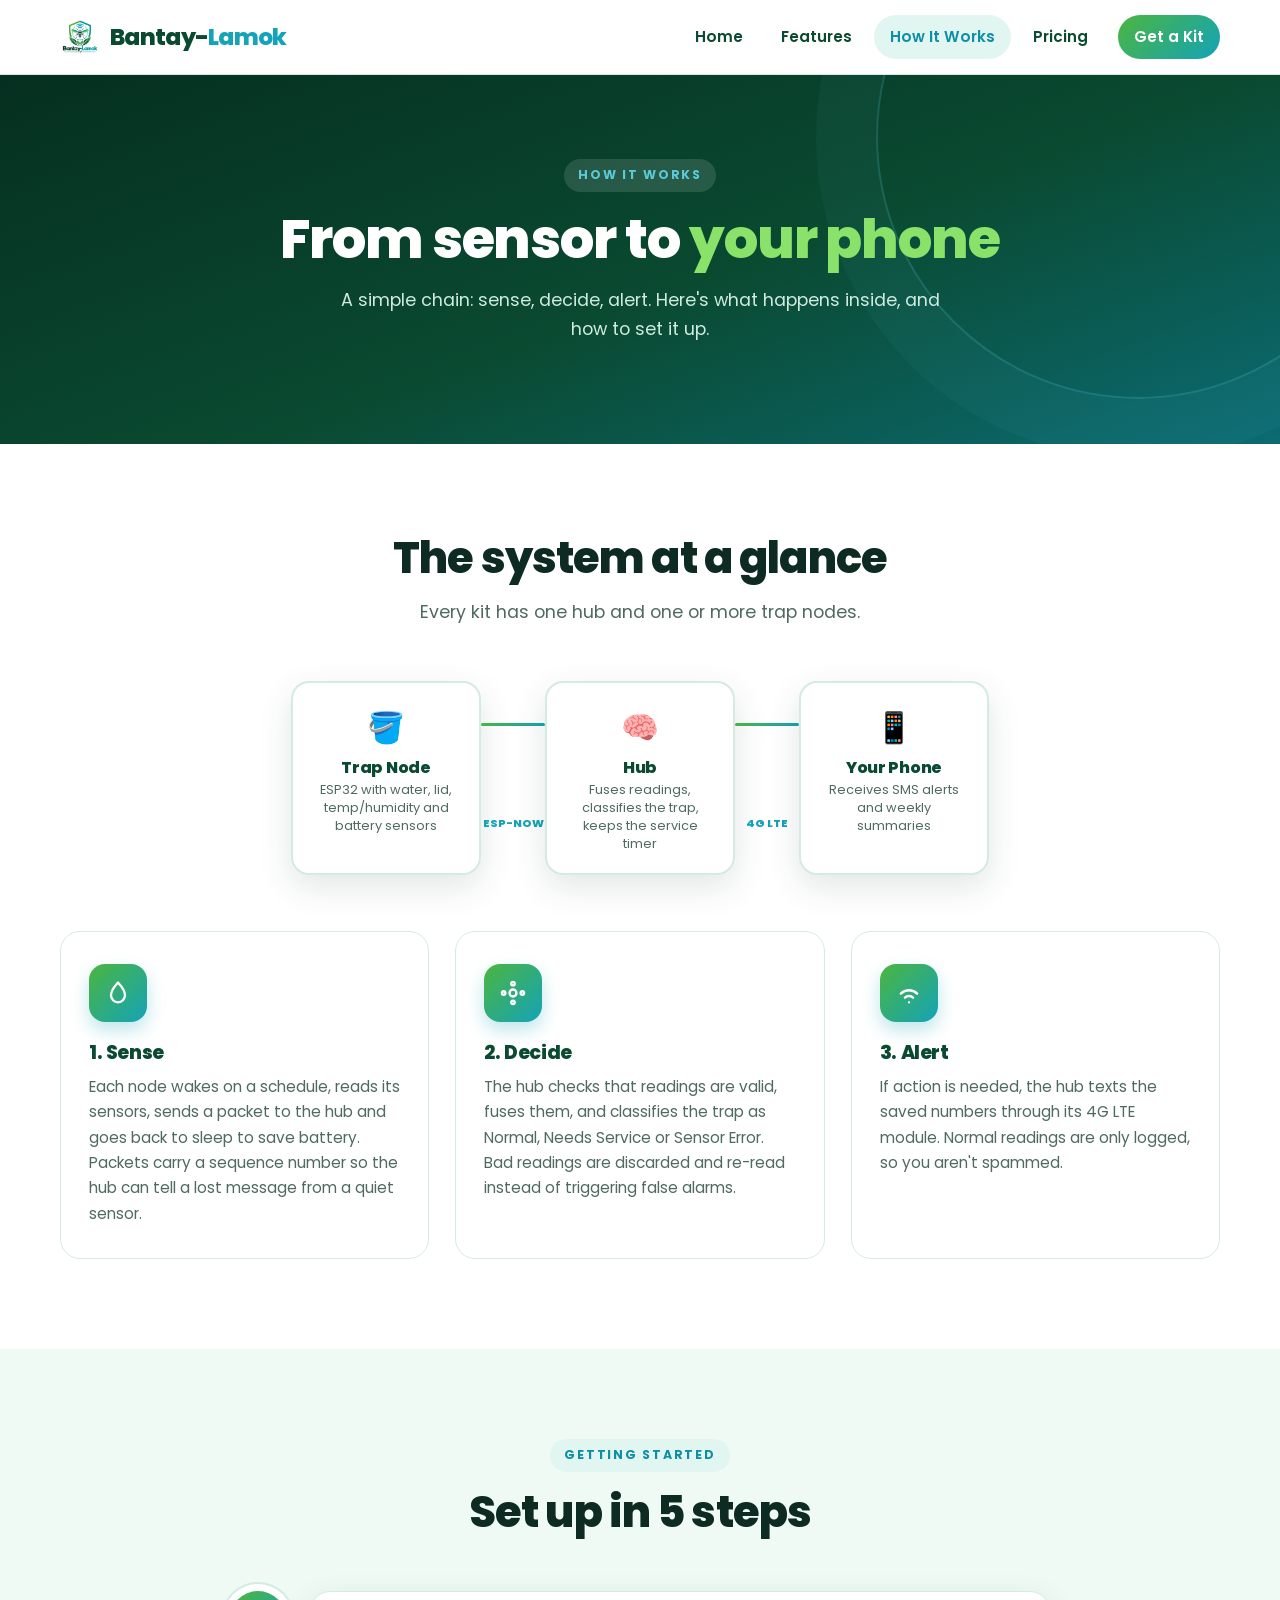
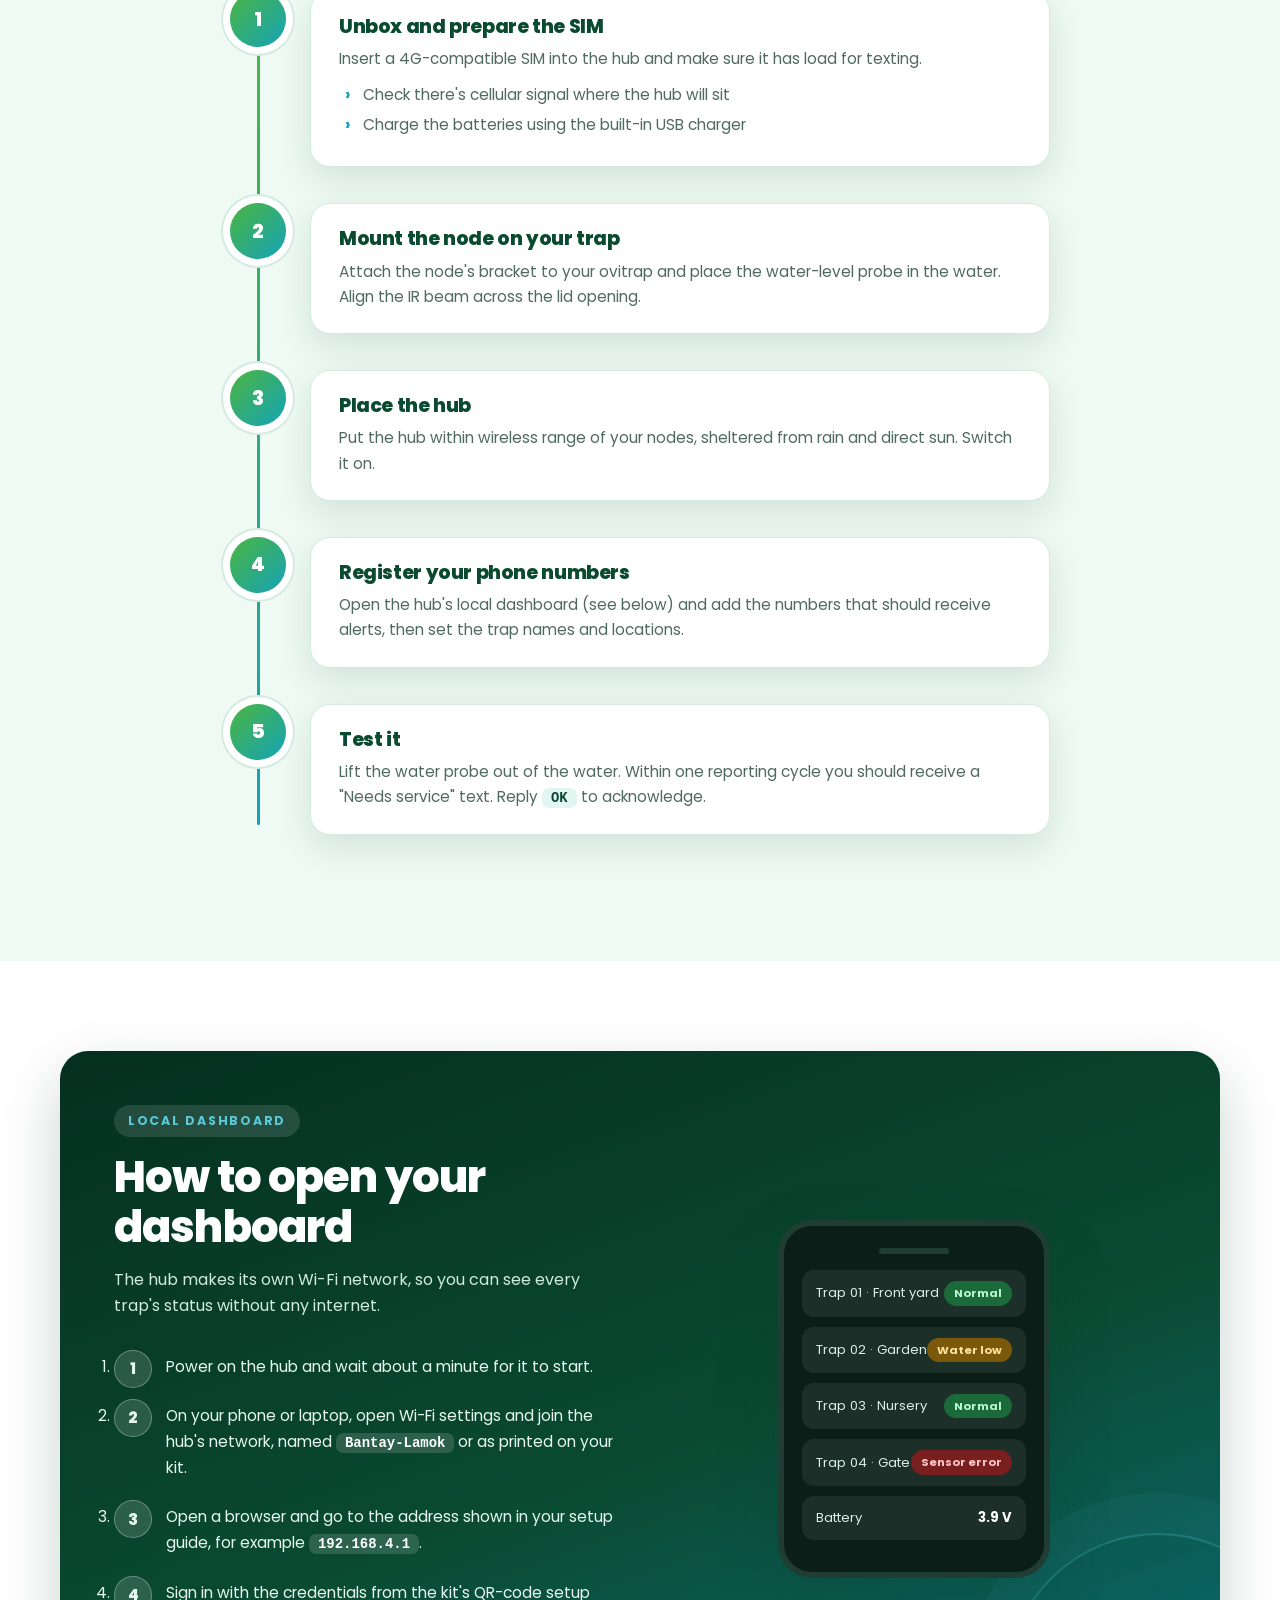
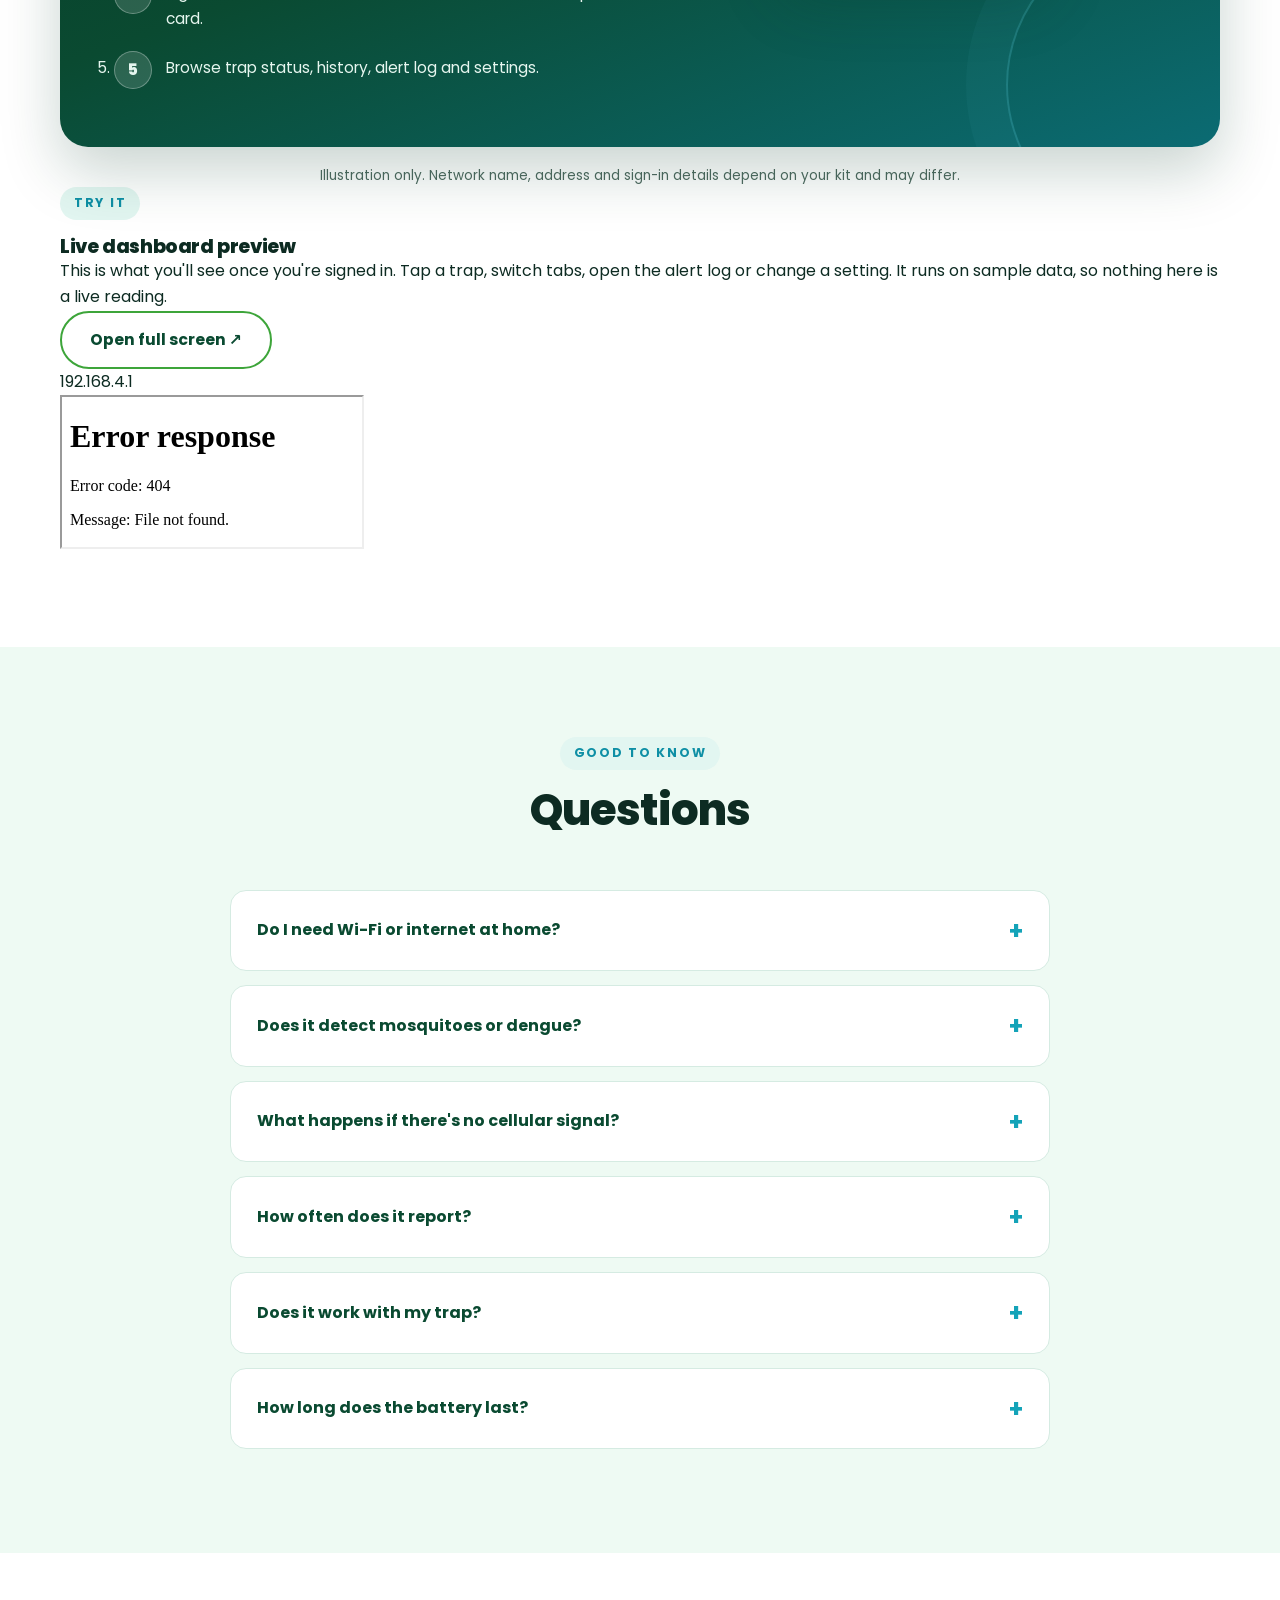
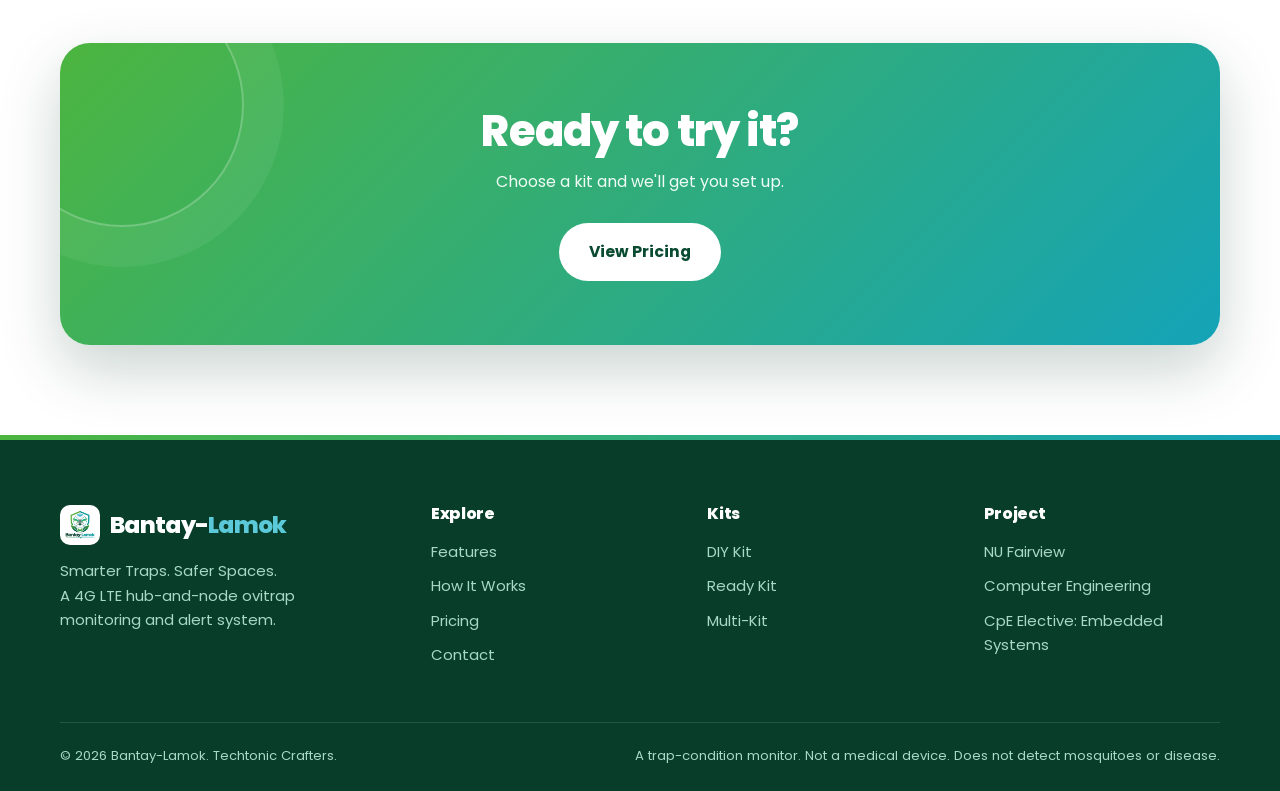
==== commit da2cd7b6: "Add live demo section to how-it-works.html Added a live demo section with a dashboard preview." ====
--- a/how-it-works.html
+++ b/how-it-works.html
@@ -9,7 +9,7 @@
 <link rel="preconnect" href="https://fonts.googleapis.com">
 <link rel="preconnect" href="https://fonts.gstatic.com" crossorigin>
 <link href="https://fonts.googleapis.com/css2?family=Poppins:wght@400;500;600;700;800&display=swap" rel="stylesheet">
-<link rel="stylesheet" href="styles.css?v=2">
+<link rel="stylesheet" href="styles.css?v=3">
 </head>
 <body>
 
@@ -97,6 +97,21 @@
       </div>
     </div>
     <p class="center" style="margin-top:18px;font-size:.85rem;color:var(--muted)">Illustration only. Network name, address and sign-in details depend on your kit and may differ.</p>
+
+    <div class="demo reveal" id="live-demo">
+      <div class="demo-head">
+        <div>
+          <span class="eyebrow">Try It</span>
+          <h3>Live dashboard preview</h3>
+          <p>This is what you'll see once you're signed in. Tap a trap, switch tabs, open the alert log or change a setting. It runs on sample data, so nothing here is a live reading.</p>
+        </div>
+        <a href="bantay-lamok-dashboard.html" target="_blank" rel="noopener" class="btn btn-outline">Open full screen &#8599;</a>
+      </div>
+      <div class="browser">
+        <div class="browser-bar"><i></i><i></i><i></i><span class="url">192.168.4.1</span></div>
+        <iframe src="bantay-lamok-dashboard.html" title="Bantay-Lamok local dashboard preview (sample data)" loading="lazy"></iframe>
+      </div>
+    </div>
   </div>
 </section>
 
